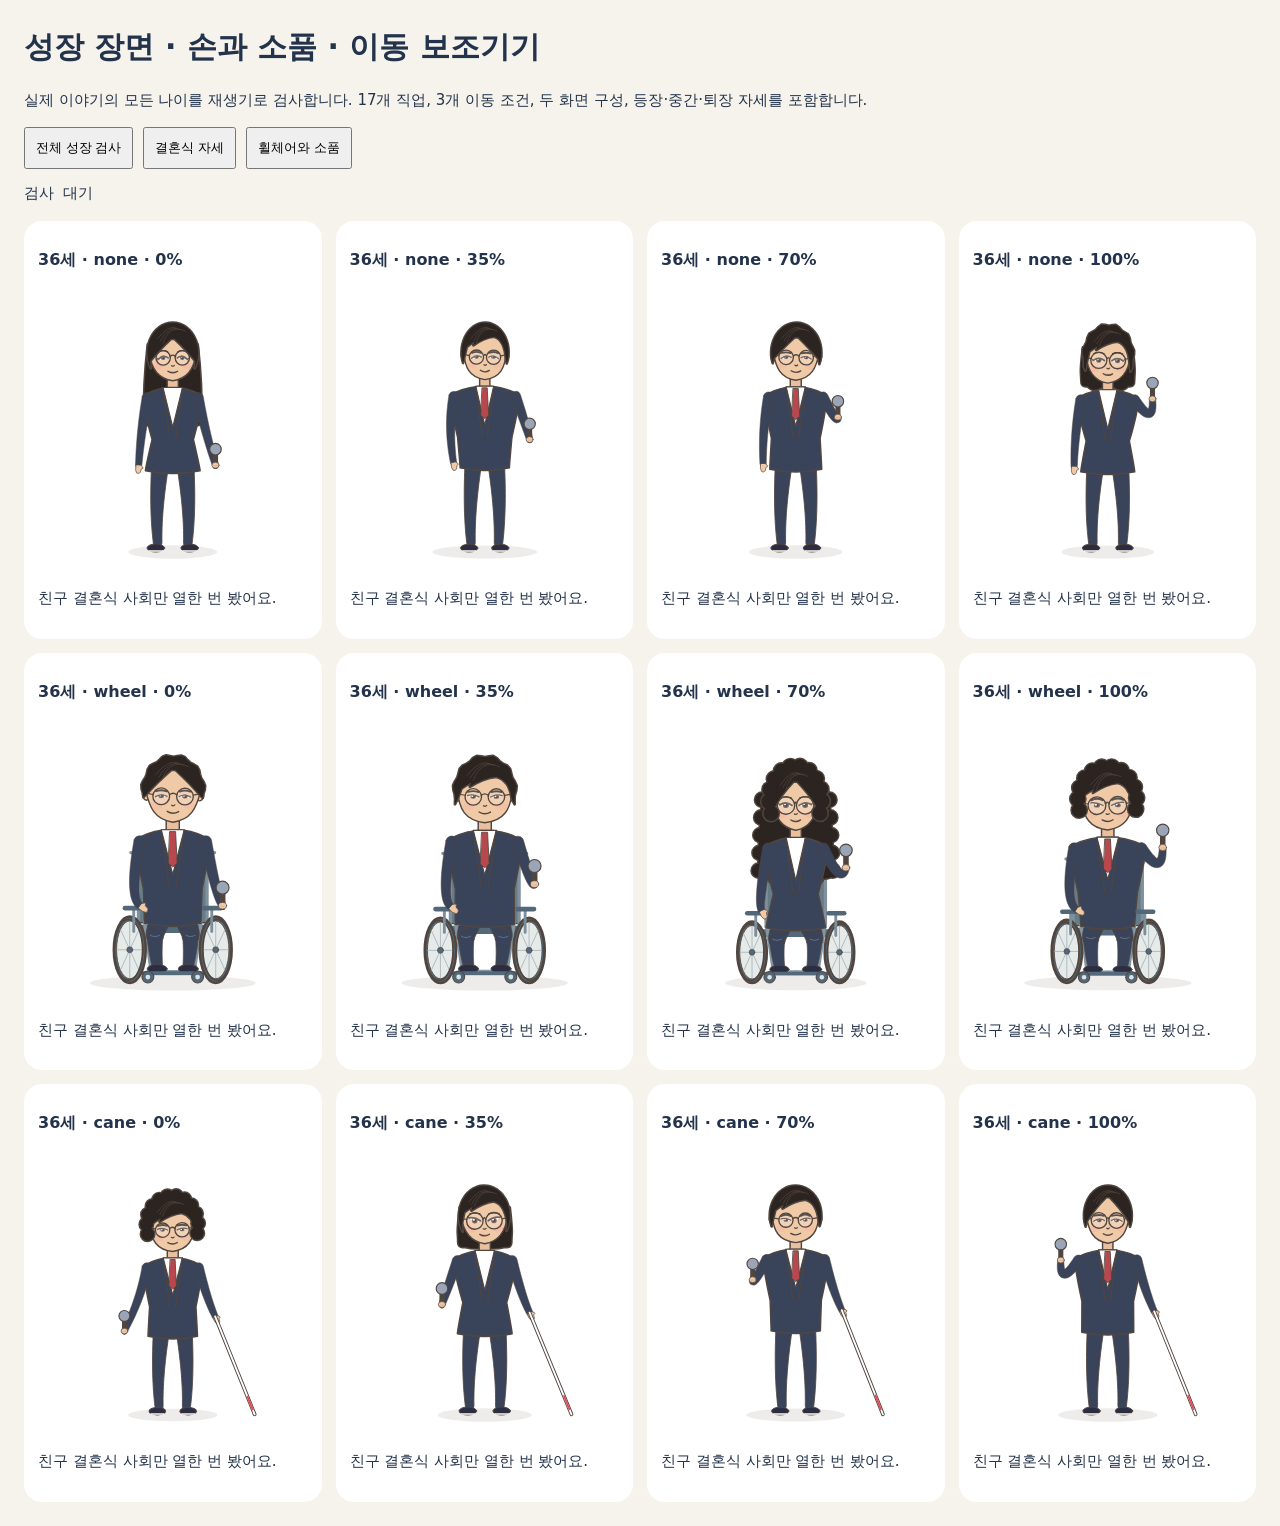
==== tests/lifetime.html @ f7311e3d "Fix prop grips and supported motion across lifetime scenes" ====
<!doctype html><html lang="ko"><meta charset="utf-8">
<meta name="viewport" content="width=device-width,initial-scale=1">
<title>전체 성장 장면 검사</title>
<style>body{margin:24px;font:15px/1.5 system-ui;color:#23334b;background:#f6f3ec}button,select{padding:10px;margin-right:10px}#gallery{display:grid;grid-template-columns:repeat(4,1fr);gap:14px}article{background:white;border-radius:18px;padding:14px}article svg{width:100%;height:280px}h2{font-size:16px}pre{white-space:pre-wrap}#probe svg{width:360px;height:414px}#probe{position:absolute;left:-2000px}#report{max-height:250px;overflow:auto}</style>
<h1>성장 장면 · 손과 소품 · 이동 보조기기</h1>
<p>실제 이야기의 모든 나이를 재생기로 검사합니다. 17개 직업, 3개 이동 조건, 두 화면 구성, 등장·중간·퇴장 자세를 포함합니다.</p>
<button id="check">전체 성장 검사</button><button id="wedding">결혼식 자세</button><button id="support">휠체어와 소품</button>
<pre id="report">검사 대기</pre><div id="gallery"></div><div id="probe"><svg></svg></div>
<script src="../util.js"></script><script src="../data.js"></script><script src="../sim.js"></script><script src="../person.js"></script><script src="../stage.js"></script><script src="lifetime.js"></script></html>
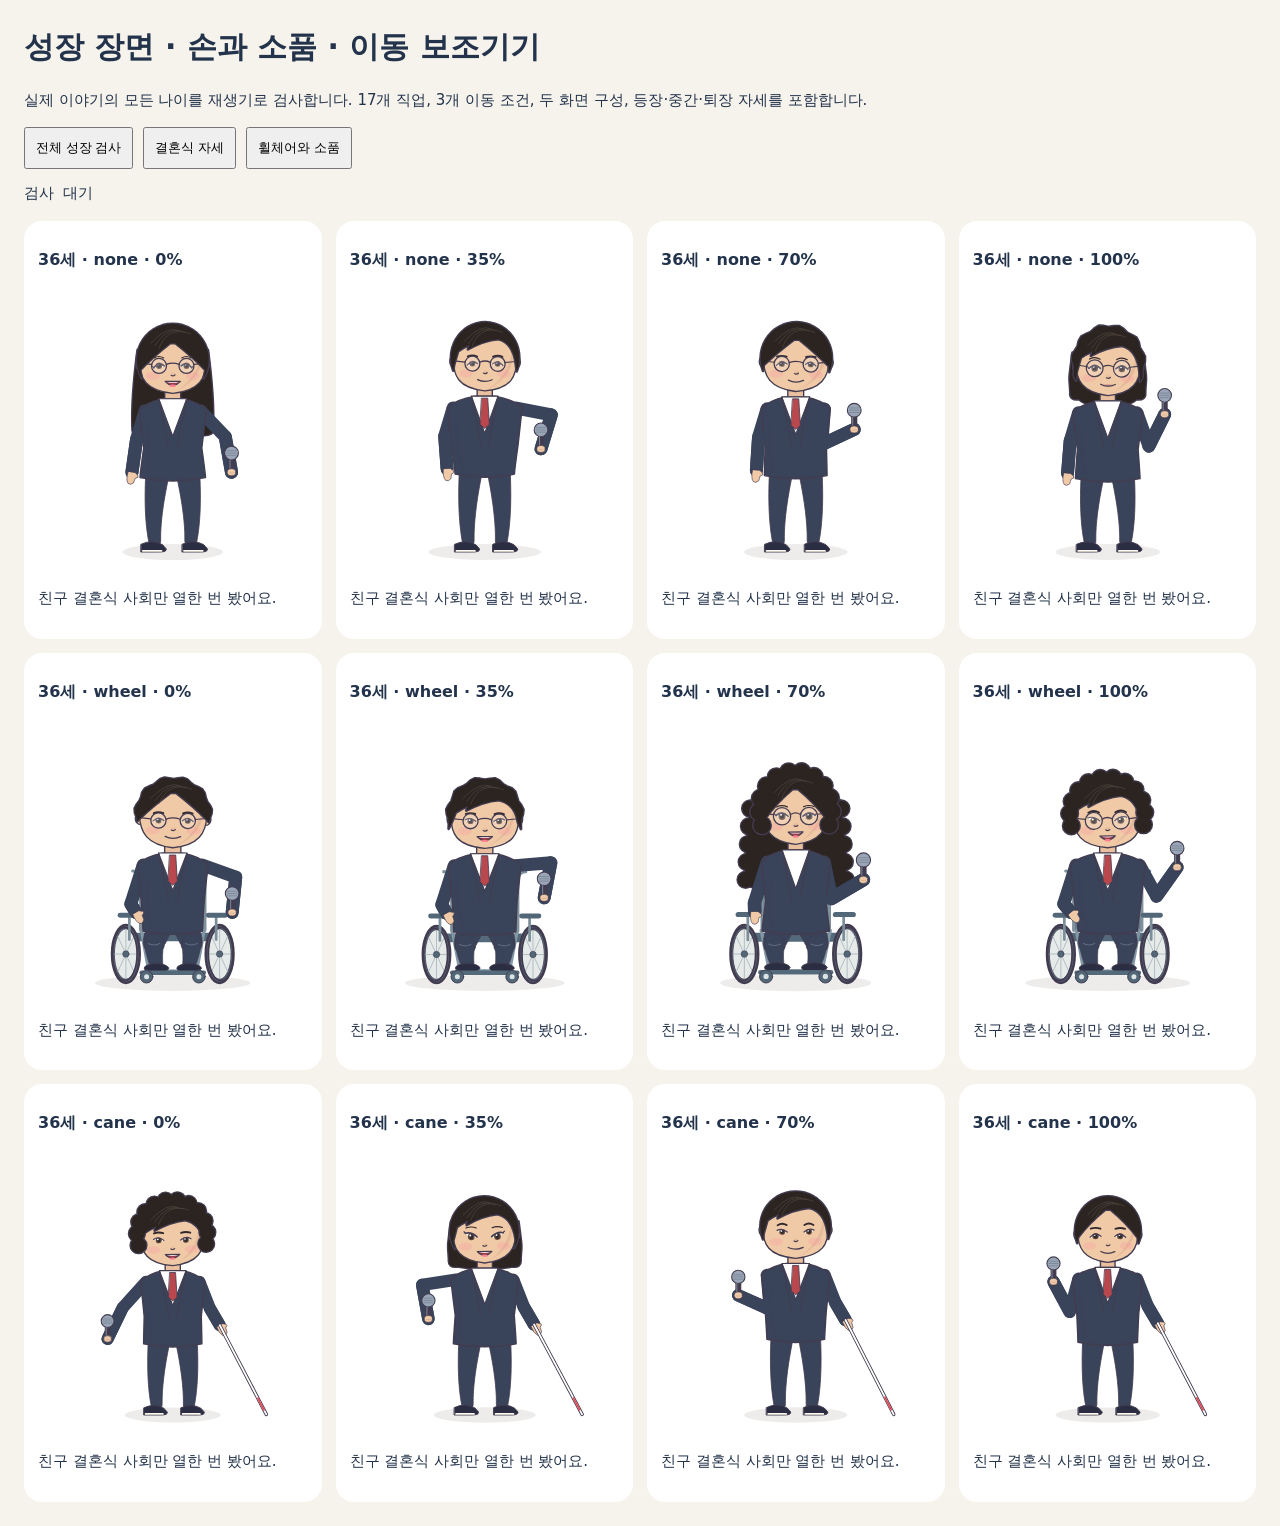
==== commit 016837e1: "Redraw illustrated characters and add choice-driven life stories" ====
--- a/tests/lifetime.html
+++ b/tests/lifetime.html
@@ -6,4 +6,4 @@
 <p>실제 이야기의 모든 나이를 재생기로 검사합니다. 17개 직업, 3개 이동 조건, 두 화면 구성, 등장·중간·퇴장 자세를 포함합니다.</p>
 <button id="check">전체 성장 검사</button><button id="wedding">결혼식 자세</button><button id="support">휠체어와 소품</button>
 <pre id="report">검사 대기</pre><div id="gallery"></div><div id="probe"><svg></svg></div>
-<script src="../util.js"></script><script src="../data.js"></script><script src="../sim.js"></script><script src="../person.js"></script><script src="../stage.js"></script><script src="lifetime.js"></script></html>
+<script src="../util.js"></script><script src="../data.js"></script><script src="../story.js"></script><script src="../world.js"></script><script src="../sim.js"></script><script src="../person.js"></script><script src="../stage.js"></script><script src="lifetime.js"></script></html>
